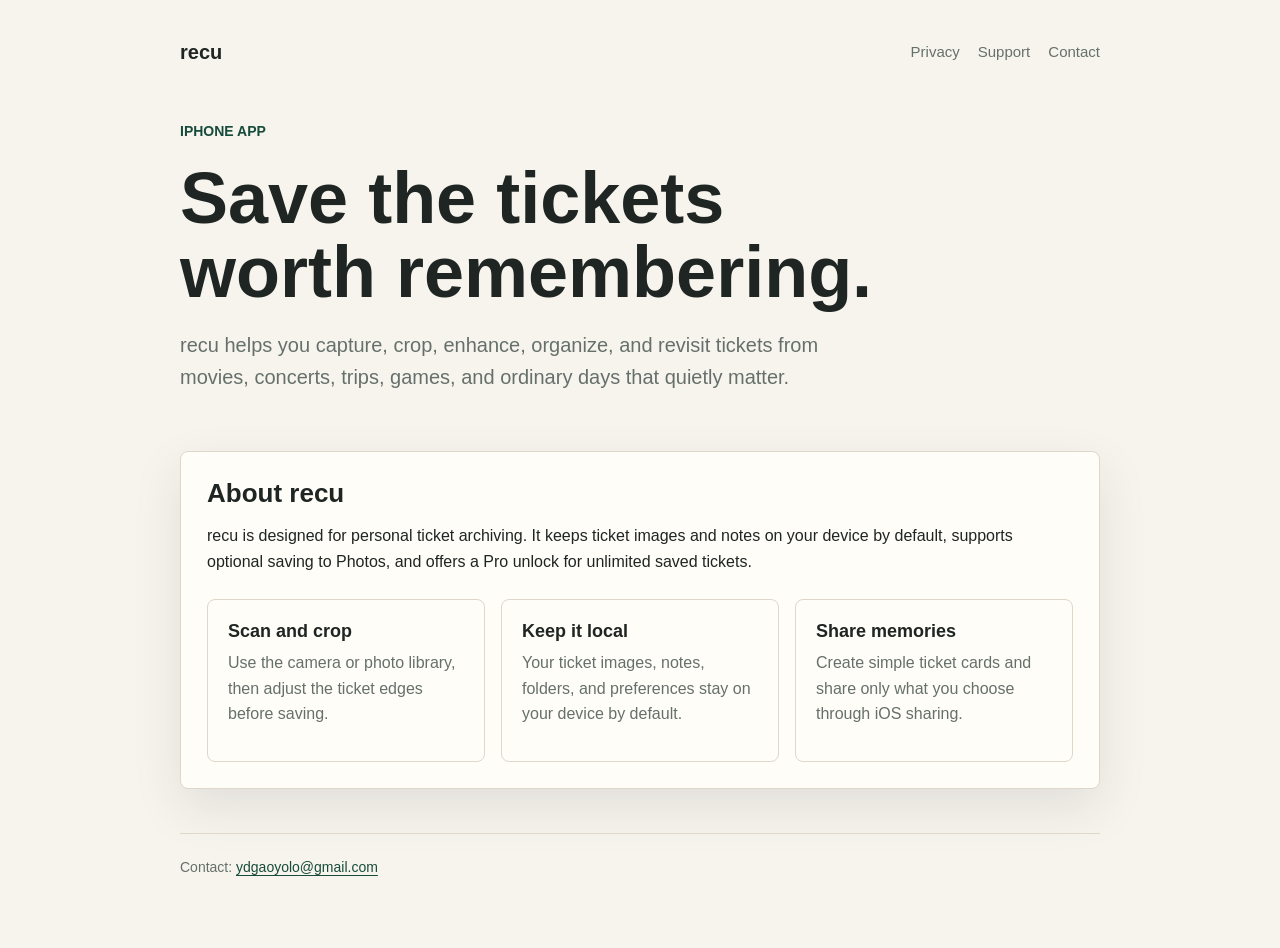
==== index.html @ 1133d2cd "Add recu support site" ====
<!doctype html>
<html lang="en">
<head>
    <meta charset="utf-8">
    <meta name="viewport" content="width=device-width, initial-scale=1">
    <title>recu</title>
    <meta name="description" content="recu is an iPhone app for scanning, cropping, and saving ticket memories.">
    <link rel="stylesheet" href="styles.css">
</head>
<body>
    <main class="site">
        <nav class="nav" aria-label="Main navigation">
            <a class="brand" href="index.html">recu</a>
            <div class="links">
                <a href="privacy.html">Privacy</a>
                <a href="support.html">Support</a>
                <a href="mailto:ydgaoyolo@gmail.com">Contact</a>
            </div>
        </nav>

        <section class="hero">
            <div class="eyebrow">iPhone app</div>
            <h1>Save the tickets worth remembering.</h1>
            <p class="lead">recu helps you capture, crop, enhance, organize, and revisit tickets from movies, concerts, trips, games, and ordinary days that quietly matter.</p>
        </section>

        <section class="panel">
            <h2>About recu</h2>
            <p>recu is designed for personal ticket archiving. It keeps ticket images and notes on your device by default, supports optional saving to Photos, and offers a Pro unlock for unlimited saved tickets.</p>
            <div class="grid">
                <article class="card">
                    <h3>Scan and crop</h3>
                    <p>Use the camera or photo library, then adjust the ticket edges before saving.</p>
                </article>
                <article class="card">
                    <h3>Keep it local</h3>
                    <p>Your ticket images, notes, folders, and preferences stay on your device by default.</p>
                </article>
                <article class="card">
                    <h3>Share memories</h3>
                    <p>Create simple ticket cards and share only what you choose through iOS sharing.</p>
                </article>
            </div>
        </section>

        <footer class="footer">
            <p>Contact: <a href="mailto:ydgaoyolo@gmail.com">ydgaoyolo@gmail.com</a></p>
        </footer>
    </main>
</body>
</html>
---- styles.css ----
:root {
    color-scheme: light dark;
    --bg: #f7f4ee;
    --paper: #fffdf8;
    --text: #1f2522;
    --muted: #66706b;
    --line: #ded7ca;
    --accent: #246b55;
    --accent-strong: #174b3b;
    --shadow: 0 18px 50px rgba(31, 37, 34, 0.10);
}

@media (prefers-color-scheme: dark) {
    :root {
        --bg: #121614;
        --paper: #1b211e;
        --text: #f4f0e8;
        --muted: #a8b0aa;
        --line: #323a35;
        --accent: #8fd8ba;
        --accent-strong: #b7efd8;
        --shadow: 0 18px 50px rgba(0, 0, 0, 0.28);
    }
}

* {
    box-sizing: border-box;
}

body {
    margin: 0;
    background: var(--bg);
    color: var(--text);
    font-family: -apple-system, BlinkMacSystemFont, "SF Pro Text", "Helvetica Neue", Arial, sans-serif;
    line-height: 1.6;
}

a {
    color: var(--accent-strong);
    text-decoration-thickness: 0.08em;
    text-underline-offset: 0.22em;
}

.site {
    width: min(920px, calc(100% - 40px));
    margin: 0 auto;
    padding: 36px 0 56px;
}

.nav {
    display: flex;
    align-items: center;
    justify-content: space-between;
    gap: 20px;
    margin-bottom: 52px;
}

.brand {
    color: var(--text);
    font-size: 20px;
    font-weight: 750;
    letter-spacing: 0;
    text-decoration: none;
}

.links {
    display: flex;
    gap: 18px;
    flex-wrap: wrap;
}

.links a {
    color: var(--muted);
    font-size: 15px;
    text-decoration: none;
}

.hero {
    display: grid;
    gap: 20px;
    margin-bottom: 44px;
}

.eyebrow {
    color: var(--accent-strong);
    font-size: 14px;
    font-weight: 700;
    text-transform: uppercase;
}

h1 {
    max-width: 760px;
    margin: 0;
    font-size: clamp(42px, 8vw, 72px);
    line-height: 1.02;
    letter-spacing: 0;
}

h2 {
    margin: 0 0 14px;
    font-size: 26px;
    line-height: 1.2;
    letter-spacing: 0;
}

h3 {
    margin: 0 0 8px;
    font-size: 18px;
    line-height: 1.25;
    letter-spacing: 0;
}

p {
    margin: 0 0 14px;
}

.lead {
    max-width: 690px;
    color: var(--muted);
    font-size: 20px;
}

.panel {
    background: var(--paper);
    border: 1px solid var(--line);
    border-radius: 8px;
    box-shadow: var(--shadow);
    padding: 26px;
}

.grid {
    display: grid;
    grid-template-columns: repeat(3, minmax(0, 1fr));
    gap: 16px;
    margin-top: 24px;
}

.card {
    background: var(--paper);
    border: 1px solid var(--line);
    border-radius: 8px;
    padding: 20px;
}

.card p,
.policy p,
.support p,
li {
    color: var(--muted);
}

.policy,
.support {
    display: grid;
    gap: 18px;
}

.section {
    border-top: 1px solid var(--line);
    padding-top: 20px;
}

ul {
    margin: 0;
    padding-left: 22px;
}

.meta {
    color: var(--muted);
    font-size: 14px;
}

.footer {
    border-top: 1px solid var(--line);
    color: var(--muted);
    margin-top: 44px;
    padding-top: 22px;
    font-size: 14px;
}

@media (max-width: 720px) {
    .site {
        width: min(100% - 28px, 920px);
        padding-top: 24px;
    }

    .nav {
        align-items: flex-start;
        flex-direction: column;
        margin-bottom: 40px;
    }

    .grid {
        grid-template-columns: 1fr;
    }

    .panel,
    .card {
        padding: 20px;
    }
}
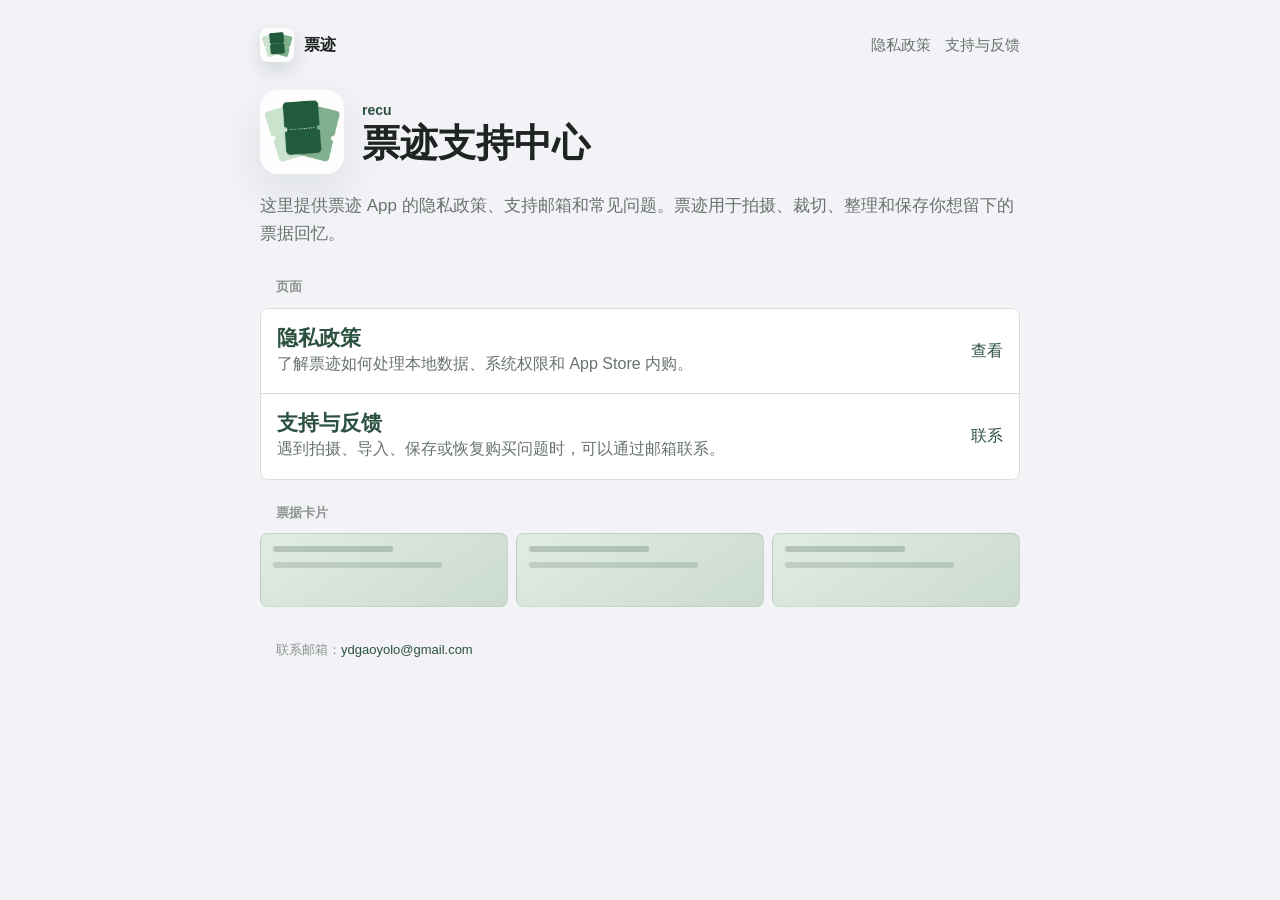
==== commit 981dbdf3: "Refine site for Chinese app branding" ====
--- a/index.html
+++ b/index.html
@@ -1,52 +1,68 @@
 <!doctype html>
-<html lang="en">
+<html lang="zh-Hans">
 <head>
     <meta charset="utf-8">
     <meta name="viewport" content="width=device-width, initial-scale=1">
-    <title>recu</title>
-    <meta name="description" content="recu is an iPhone app for scanning, cropping, and saving ticket memories.">
+    <title>票迹支持中心</title>
+    <meta name="description" content="票迹 App 的隐私政策与支持页面。">
     <link rel="stylesheet" href="styles.css">
 </head>
 <body>
-    <main class="site">
-        <nav class="nav" aria-label="Main navigation">
-            <a class="brand" href="index.html">recu</a>
-            <div class="links">
-                <a href="privacy.html">Privacy</a>
-                <a href="support.html">Support</a>
-                <a href="mailto:ydgaoyolo@gmail.com">Contact</a>
+    <main class="page">
+        <nav class="nav" aria-label="主导航">
+            <a class="brand" href="index.html">
+                <img src="assets/app-icon.png" alt="票迹图标">
+                <span>票迹</span>
+            </a>
+            <div class="nav-links">
+                <a href="privacy.html">隐私政策</a>
+                <a href="support.html">支持与反馈</a>
             </div>
         </nav>
 
         <section class="hero">
-            <div class="eyebrow">iPhone app</div>
-            <h1>Save the tickets worth remembering.</h1>
-            <p class="lead">recu helps you capture, crop, enhance, organize, and revisit tickets from movies, concerts, trips, games, and ordinary days that quietly matter.</p>
+            <div class="identity">
+                <img class="app-icon" src="assets/app-icon.png" alt="票迹 App 图标">
+                <div>
+                    <div class="eyebrow">recu</div>
+                    <h1>票迹支持中心</h1>
+                </div>
+            </div>
+            <p class="lead">这里提供票迹 App 的隐私政策、支持邮箱和常见问题。票迹用于拍摄、裁切、整理和保存你想留下的票据回忆。</p>
         </section>
 
-        <section class="panel">
-            <h2>About recu</h2>
-            <p>recu is designed for personal ticket archiving. It keeps ticket images and notes on your device by default, supports optional saving to Photos, and offers a Pro unlock for unlimited saved tickets.</p>
-            <div class="grid">
-                <article class="card">
-                    <h3>Scan and crop</h3>
-                    <p>Use the camera or photo library, then adjust the ticket edges before saving.</p>
-                </article>
-                <article class="card">
-                    <h3>Keep it local</h3>
-                    <p>Your ticket images, notes, folders, and preferences stay on your device by default.</p>
-                </article>
-                <article class="card">
-                    <h3>Share memories</h3>
-                    <p>Create simple ticket cards and share only what you choose through iOS sharing.</p>
-                </article>
+        <section class="group">
+            <div class="section-title">页面</div>
+            <div class="list">
+                <a class="row contact-row" href="privacy.html">
+                    <div>
+                        <h2>隐私政策</h2>
+                        <p>了解票迹如何处理本地数据、系统权限和 App Store 内购。</p>
+                    </div>
+                    <span class="value">查看</span>
+                </a>
+                <a class="row contact-row" href="support.html">
+                    <div>
+                        <h2>支持与反馈</h2>
+                        <p>遇到拍摄、导入、保存或恢复购买问题时，可以通过邮箱联系。</p>
+                    </div>
+                    <span class="value">联系</span>
+                </a>
+            </div>
+        </section>
+
+        <section class="group">
+            <div class="section-title">票据卡片</div>
+            <div class="ticket-strip" aria-hidden="true">
+                <div class="ticket"><span></span><span></span></div>
+                <div class="ticket"><span></span><span></span></div>
+                <div class="ticket"><span></span><span></span></div>
             </div>
         </section>
 
         <footer class="footer">
-            <p>Contact: <a href="mailto:ydgaoyolo@gmail.com">ydgaoyolo@gmail.com</a></p>
+            <p>联系邮箱：<a href="mailto:ydgaoyolo@gmail.com">ydgaoyolo@gmail.com</a></p>
         </footer>
     </main>
 </body>
 </html>
-
--- a/styles.css
+++ b/styles.css
@@ -1,25 +1,33 @@
 :root {
     color-scheme: light dark;
-    --bg: #f7f4ee;
-    --paper: #fffdf8;
-    --text: #1f2522;
-    --muted: #66706b;
-    --line: #ded7ca;
-    --accent: #246b55;
-    --accent-strong: #174b3b;
-    --shadow: 0 18px 50px rgba(31, 37, 34, 0.10);
+    --page: #f2f2f7;
+    --surface: #ffffff;
+    --surface-muted: #f8faf8;
+    --text: #1e2421;
+    --secondary: #68736d;
+    --tertiary: #8a948e;
+    --separator: #d9ded9;
+    --brand: #2c5140;
+    --brand-soft: #6a9179;
+    --ticket-a: #e2ebe3;
+    --ticket-b: #cbdbce;
+    --shadow: 0 18px 44px rgba(44, 81, 64, 0.10);
 }
 
 @media (prefers-color-scheme: dark) {
     :root {
-        --bg: #121614;
-        --paper: #1b211e;
-        --text: #f4f0e8;
-        --muted: #a8b0aa;
-        --line: #323a35;
-        --accent: #8fd8ba;
-        --accent-strong: #b7efd8;
-        --shadow: 0 18px 50px rgba(0, 0, 0, 0.28);
+        --page: #111412;
+        --surface: #1c211e;
+        --surface-muted: #202821;
+        --text: #f4f7f1;
+        --secondary: #acb7af;
+        --tertiary: #7d897f;
+        --separator: #343d36;
+        --brand: #c2e0c9;
+        --brand-soft: #96c1a1;
+        --ticket-a: #263329;
+        --ticket-b: #334636;
+        --shadow: 0 18px 44px rgba(0, 0, 0, 0.28);
     }
 }
 
@@ -27,176 +35,237 @@
     box-sizing: border-box;
 }
 
+html {
+    background: var(--page);
+}
+
 body {
     margin: 0;
-    background: var(--bg);
+    background: var(--page);
     color: var(--text);
-    font-family: -apple-system, BlinkMacSystemFont, "SF Pro Text", "Helvetica Neue", Arial, sans-serif;
-    line-height: 1.6;
+    font-family: -apple-system, BlinkMacSystemFont, "SF Pro Text", "PingFang SC", "Helvetica Neue", Arial, sans-serif;
+    line-height: 1.65;
 }
 
 a {
-    color: var(--accent-strong);
-    text-decoration-thickness: 0.08em;
+    color: var(--brand);
+    text-decoration: none;
+}
+
+a:hover {
+    text-decoration: underline;
     text-underline-offset: 0.22em;
 }
 
-.site {
-    width: min(920px, calc(100% - 40px));
+.page {
+    width: min(760px, calc(100% - 32px));
     margin: 0 auto;
-    padding: 36px 0 56px;
+    padding: 28px 0 48px;
 }
 
 .nav {
     display: flex;
     align-items: center;
     justify-content: space-between;
-    gap: 20px;
-    margin-bottom: 52px;
+    gap: 16px;
+    margin-bottom: 28px;
 }
 
 .brand {
+    display: inline-flex;
+    align-items: center;
+    gap: 10px;
     color: var(--text);
-    font-size: 20px;
-    font-weight: 750;
-    letter-spacing: 0;
-    text-decoration: none;
-}
-
-.links {
+    font-weight: 700;
+}
+
+.brand img {
+    width: 34px;
+    height: 34px;
+    border-radius: 8px;
+    box-shadow: 0 8px 18px rgba(44, 81, 64, 0.16);
+}
+
+.nav-links {
     display: flex;
+    gap: 14px;
+    flex-wrap: wrap;
+}
+
+.nav-links a {
+    color: var(--secondary);
+    font-size: 15px;
+}
+
+.hero {
+    display: grid;
     gap: 18px;
-    flex-wrap: wrap;
-}
-
-.links a {
-    color: var(--muted);
-    font-size: 15px;
-    text-decoration: none;
-}
-
-.hero {
-    display: grid;
-    gap: 20px;
-    margin-bottom: 44px;
+    margin-bottom: 28px;
+}
+
+.identity {
+    display: grid;
+    grid-template-columns: 84px 1fr;
+    align-items: center;
+    gap: 18px;
+}
+
+.app-icon {
+    width: 84px;
+    height: 84px;
+    border-radius: 18px;
+    box-shadow: var(--shadow);
 }
 
 .eyebrow {
-    color: var(--accent-strong);
+    color: var(--brand);
     font-size: 14px;
     font-weight: 700;
-    text-transform: uppercase;
+}
+
+h1,
+h2,
+h3,
+p {
+    margin: 0;
 }
 
 h1 {
-    max-width: 760px;
-    margin: 0;
-    font-size: clamp(42px, 8vw, 72px);
-    line-height: 1.02;
+    font-size: 38px;
+    line-height: 1.12;
     letter-spacing: 0;
 }
 
 h2 {
-    margin: 0 0 14px;
-    font-size: 26px;
-    line-height: 1.2;
-    letter-spacing: 0;
-}
-
-h3 {
-    margin: 0 0 8px;
-    font-size: 18px;
+    font-size: 21px;
     line-height: 1.25;
     letter-spacing: 0;
 }
 
-p {
-    margin: 0 0 14px;
+h3 {
+    font-size: 17px;
+    line-height: 1.25;
+    letter-spacing: 0;
 }
 
 .lead {
-    max-width: 690px;
-    color: var(--muted);
-    font-size: 20px;
-}
-
-.panel {
-    background: var(--paper);
-    border: 1px solid var(--line);
+    color: var(--secondary);
+    font-size: 17px;
+}
+
+.group {
+    display: grid;
+    gap: 10px;
+    margin: 22px 0;
+}
+
+.section-title {
+    color: var(--tertiary);
+    font-size: 13px;
+    font-weight: 600;
+    padding: 0 16px;
+}
+
+.list {
+    overflow: hidden;
+    background: var(--surface);
+    border: 1px solid var(--separator);
     border-radius: 8px;
-    box-shadow: var(--shadow);
-    padding: 26px;
-}
-
-.grid {
-    display: grid;
-    grid-template-columns: repeat(3, minmax(0, 1fr));
-    gap: 16px;
-    margin-top: 24px;
-}
-
-.card {
-    background: var(--paper);
-    border: 1px solid var(--line);
+}
+
+.row {
+    display: grid;
+    gap: 6px;
+    padding: 16px;
+}
+
+.row + .row {
+    border-top: 1px solid var(--separator);
+}
+
+.row p,
+.muted,
+li {
+    color: var(--secondary);
+}
+
+.contact-row {
+    display: flex;
+    align-items: center;
+    justify-content: space-between;
+    gap: 14px;
+}
+
+.value {
+    color: var(--brand);
+    overflow-wrap: anywhere;
+}
+
+.ticket-strip {
+    display: grid;
+    grid-template-columns: repeat(3, 1fr);
+    gap: 8px;
+}
+
+.ticket {
+    min-height: 74px;
+    background: linear-gradient(145deg, var(--ticket-a), var(--ticket-b));
+    border: 1px solid rgba(44, 81, 64, 0.12);
     border-radius: 8px;
-    padding: 20px;
-}
-
-.card p,
-.policy p,
-.support p,
-li {
-    color: var(--muted);
-}
-
-.policy,
-.support {
-    display: grid;
-    gap: 18px;
-}
-
-.section {
-    border-top: 1px solid var(--line);
-    padding-top: 20px;
+    padding: 12px;
+}
+
+.ticket span {
+    display: block;
+    width: 54%;
+    height: 6px;
+    background: rgba(44, 81, 64, 0.24);
+    border-radius: 999px;
+}
+
+.ticket span + span {
+    width: 76%;
+    margin-top: 10px;
+    opacity: 0.72;
 }
 
 ul {
     margin: 0;
-    padding-left: 22px;
-}
-
-.meta {
-    color: var(--muted);
-    font-size: 14px;
+    padding-left: 21px;
 }
 
 .footer {
-    border-top: 1px solid var(--line);
-    color: var(--muted);
-    margin-top: 44px;
-    padding-top: 22px;
-    font-size: 14px;
-}
-
-@media (max-width: 720px) {
-    .site {
-        width: min(100% - 28px, 920px);
-        padding-top: 24px;
+    color: var(--tertiary);
+    font-size: 13px;
+    padding: 10px 16px 0;
+}
+
+@media (max-width: 560px) {
+    .page {
+        width: min(100% - 24px, 760px);
+        padding-top: 20px;
     }
 
     .nav {
         align-items: flex-start;
         flex-direction: column;
-        margin-bottom: 40px;
-    }
-
-    .grid {
+    }
+
+    .identity {
+        grid-template-columns: 64px 1fr;
+    }
+
+    .app-icon {
+        width: 64px;
+        height: 64px;
+        border-radius: 15px;
+    }
+
+    h1 {
+        font-size: 31px;
+    }
+
+    .ticket-strip {
         grid-template-columns: 1fr;
     }
-
-    .panel,
-    .card {
-        padding: 20px;
-    }
-}
-
+}
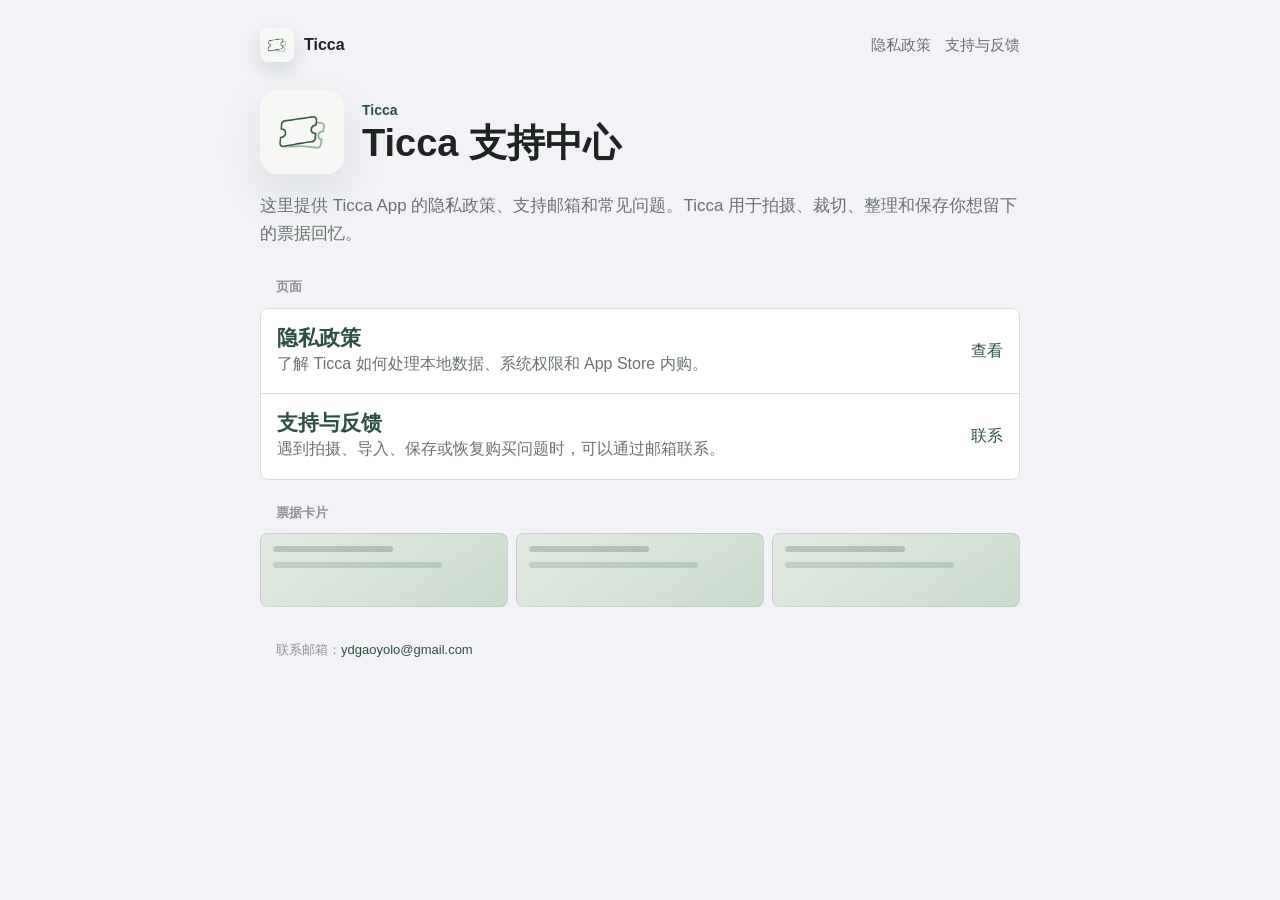
==== commit 37f355ee: "Update Ticca support pages" ====
--- a/index.html
+++ b/index.html
@@ -3,45 +3,45 @@
 <head>
     <meta charset="utf-8">
     <meta name="viewport" content="width=device-width, initial-scale=1">
-    <title>票迹支持中心</title>
-    <meta name="description" content="票迹 App 的隐私政策与支持页面。">
+    <title>Ticca 支持中心</title>
+    <meta name="description" content="Ticca App 的隐私政策与支持页面。">
     <link rel="stylesheet" href="styles.css">
 </head>
 <body>
     <main class="page">
         <nav class="nav" aria-label="主导航">
             <a class="brand" href="index.html">
-                <img src="assets/app-icon.png" alt="票迹图标">
-                <span>票迹</span>
+                <img src="assets/app-icon.png" alt="Ticca 图标">
+                <span>Ticca</span>
             </a>
             <div class="nav-links">
-                <a href="privacy.html">隐私政策</a>
-                <a href="support.html">支持与反馈</a>
+                <a href="ticca/privacy.html">隐私政策</a>
+                <a href="ticca/support.html">支持与反馈</a>
             </div>
         </nav>
 
         <section class="hero">
             <div class="identity">
-                <img class="app-icon" src="assets/app-icon.png" alt="票迹 App 图标">
+                <img class="app-icon" src="assets/app-icon.png" alt="Ticca App 图标">
                 <div>
-                    <div class="eyebrow">recu</div>
-                    <h1>票迹支持中心</h1>
+                    <div class="eyebrow">Ticca</div>
+                    <h1>Ticca 支持中心</h1>
                 </div>
             </div>
-            <p class="lead">这里提供票迹 App 的隐私政策、支持邮箱和常见问题。票迹用于拍摄、裁切、整理和保存你想留下的票据回忆。</p>
+            <p class="lead">这里提供 Ticca App 的隐私政策、支持邮箱和常见问题。Ticca 用于拍摄、裁切、整理和保存你想留下的票据回忆。</p>
         </section>
 
         <section class="group">
             <div class="section-title">页面</div>
             <div class="list">
-                <a class="row contact-row" href="privacy.html">
+                <a class="row contact-row" href="ticca/privacy.html">
                     <div>
                         <h2>隐私政策</h2>
-                        <p>了解票迹如何处理本地数据、系统权限和 App Store 内购。</p>
+                        <p>了解 Ticca 如何处理本地数据、系统权限和 App Store 内购。</p>
                     </div>
                     <span class="value">查看</span>
                 </a>
-                <a class="row contact-row" href="support.html">
+                <a class="row contact-row" href="ticca/support.html">
                     <div>
                         <h2>支持与反馈</h2>
                         <p>遇到拍摄、导入、保存或恢复购买问题时，可以通过邮箱联系。</p>
